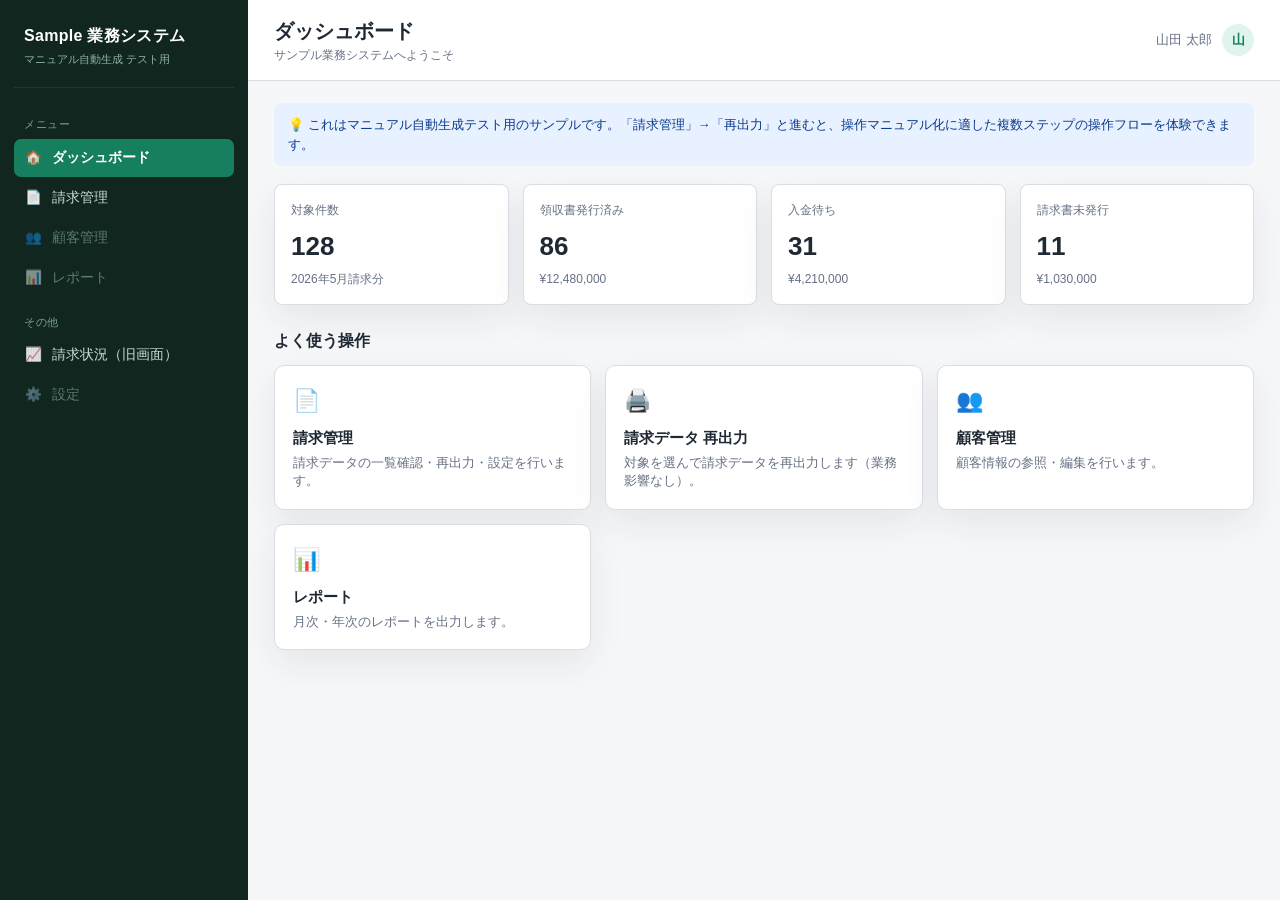
==== home.html @ 2ffb5514 "add page" ====
<!doctype html>
<html lang="ja">
<head>
  <meta charset="utf-8">
  <meta name="viewport" content="width=device-width, initial-scale=1">
  <title>ダッシュボード | サンプル業務システム</title>
  <link rel="stylesheet" href="assets/app.css">
</head>
<body>
  <div class="layout">
    <!-- サイドバー -->
    <aside class="sidebar">
      <div class="sidebar-brand">
        <strong>Sample 業務システム</strong>
        <span>マニュアル自動生成 テスト用</span>
      </div>
      <div class="nav-section">メニュー</div>
      <a class="nav-item active" href="home.html"><span class="ic">🏠</span> ダッシュボード</a>
      <a class="nav-item" href="billing.html"><span class="ic">📄</span> 請求管理</a>
      <a class="nav-item disabled" href="#"><span class="ic">👥</span> 顧客管理</a>
      <a class="nav-item disabled" href="#"><span class="ic">📊</span> レポート</a>
      <div class="nav-section">その他</div>
      <a class="nav-item" href="index.html"><span class="ic">📈</span> 請求状況（旧画面）</a>
      <a class="nav-item disabled" href="#"><span class="ic">⚙️</span> 設定</a>
    </aside>

    <!-- コンテンツ -->
    <div class="content">
      <header class="topbar">
        <div>
          <h1>ダッシュボード</h1>
          <div class="sub">サンプル業務システムへようこそ</div>
        </div>
        <div class="user"><span>山田 太郎</span><span class="avatar">山</span></div>
      </header>
      <main class="main">
        <div class="hint">💡 これはマニュアル自動生成テスト用のサンプルです。「請求管理」→「再出力」と進むと、操作マニュアル化に適した複数ステップの操作フローを体験できます。</div>

        <section class="summary-grid" aria-label="サマリー">
          <article class="metric"><div class="metric-label">対象件数</div><div class="metric-value">128</div><div class="metric-note">2026年5月請求分</div></article>
          <article class="metric"><div class="metric-label">領収書発行済み</div><div class="metric-value">86</div><div class="metric-note">¥12,480,000</div></article>
          <article class="metric"><div class="metric-label">入金待ち</div><div class="metric-value">31</div><div class="metric-note">¥4,210,000</div></article>
          <article class="metric"><div class="metric-label">請求書未発行</div><div class="metric-value">11</div><div class="metric-note">¥1,030,000</div></article>
        </section>

        <h2 style="font-size:16px;margin:24px 0 12px;">よく使う操作</h2>
        <section class="cards-grid">
          <a class="card-link" href="billing.html">
            <div class="ic">📄</div>
            <h3>請求管理</h3>
            <p>請求データの一覧確認・再出力・設定を行います。</p>
          </a>
          <a class="card-link" href="billing.html#reoutput">
            <div class="ic">🖨️</div>
            <h3>請求データ 再出力</h3>
            <p>対象を選んで請求データを再出力します（業務影響なし）。</p>
          </a>
          <a class="card-link" href="#">
            <div class="ic">👥</div>
            <h3>顧客管理</h3>
            <p>顧客情報の参照・編集を行います。</p>
          </a>
          <a class="card-link" href="#">
            <div class="ic">📊</div>
            <h3>レポート</h3>
            <p>月次・年次のレポートを出力します。</p>
          </a>
        </section>
      </main>
    </div>
  </div>
</body>
</html>
---- assets/app.css ----
/* 共通スタイル — マニュアル自動生成テスト用サンプル業務システム */
:root {
  --bg: #f6f7f9;
  --surface: #ffffff;
  --text: #1f2933;
  --muted: #667085;
  --line: #d8dee4;
  --green: #157f5f;
  --green-soft: #dff4eb;
  --blue: #1f6feb;
  --blue-soft: #e8f1ff;
  --amber: #a15c00;
  --amber-soft: #fff1d6;
  --red: #b42318;
  --red-soft: #ffe4e0;
  --sidebar: #11261f;
  --sidebar-soft: #1c3a30;
  --shadow: 0 14px 36px rgba(31, 41, 51, 0.08);
}
* { box-sizing: border-box; }
body {
  margin: 0;
  background: var(--bg);
  color: var(--text);
  font-family: -apple-system, BlinkMacSystemFont, "Segoe UI", "Noto Sans JP", sans-serif;
  font-size: 14px;
  line-height: 1.5;
}
a { color: inherit; text-decoration: none; }

/* レイアウト */
.layout { display: grid; grid-template-columns: 248px minmax(0, 1fr); min-height: 100vh; }

/* サイドバー */
.sidebar {
  background: var(--sidebar);
  color: #d7e6df;
  padding: 18px 14px;
  position: sticky;
  top: 0;
  height: 100vh;
  overflow-y: auto;
}
.sidebar-brand { padding: 6px 10px 18px; border-bottom: 1px solid var(--sidebar-soft); margin-bottom: 14px; }
.sidebar-brand strong { display: block; font-size: 16px; color: #fff; letter-spacing: 0.3px; }
.sidebar-brand span { font-size: 11px; color: #8fb3a6; }
.nav-section { font-size: 11px; color: #79a294; text-transform: uppercase; letter-spacing: 0.6px; padding: 14px 10px 6px; }
.nav-item {
  display: flex; align-items: center; gap: 10px;
  padding: 9px 10px; border-radius: 7px; color: #c7dbd2;
  font-size: 13.5px; cursor: pointer; margin-bottom: 2px;
}
.nav-item:hover { background: var(--sidebar-soft); color: #fff; }
.nav-item.active { background: var(--green); color: #fff; font-weight: 600; }
.nav-item.disabled { color: #5b7b70; cursor: default; }
.nav-item.disabled:hover { background: transparent; color: #5b7b70; }
.nav-item.disabled .ic { opacity: 0.5; }
.nav-item .ic { width: 18px; text-align: center; opacity: 0.9; }

/* メインコンテンツ */
.content { min-width: 0; }
.topbar {
  display: flex; align-items: center; justify-content: space-between; gap: 18px;
  padding: 16px 26px; border-bottom: 1px solid var(--line); background: var(--surface);
  position: sticky; top: 0; z-index: 20;
}
.topbar h1 { margin: 0; font-size: 20px; }
.topbar .sub { color: var(--muted); font-size: 12px; }
.topbar .user { display: flex; align-items: center; gap: 10px; color: var(--muted); font-size: 13px; }
.avatar { width: 32px; height: 32px; border-radius: 50%; background: var(--green-soft); color: var(--green); display: grid; place-items: center; font-weight: 700; }
.main { padding: 22px 26px 36px; }

/* パンくず */
.breadcrumb { display: flex; align-items: center; gap: 8px; color: var(--muted); font-size: 12px; margin-bottom: 16px; }
.breadcrumb a:hover { color: var(--green); text-decoration: underline; }
.breadcrumb .sep { opacity: 0.5; }

/* ステップ表示 */
.steps { display: flex; flex-wrap: wrap; gap: 8px; margin-bottom: 20px; }
.step { display: flex; align-items: center; gap: 8px; padding: 8px 12px; border: 1px solid var(--line); border-radius: 999px; background: var(--surface); font-size: 12.5px; color: var(--muted); }
.step .num { width: 20px; height: 20px; border-radius: 50%; background: #eef1f4; color: var(--muted); display: grid; place-items: center; font-size: 11px; font-weight: 700; }
.step.active { border-color: var(--green); background: var(--green-soft); color: #07513b; font-weight: 600; }
.step.active .num { background: var(--green); color: #fff; }
.step.done { color: var(--green); }
.step.done .num { background: var(--green); color: #fff; }

/* カード/メトリクス */
.summary-grid { display: grid; grid-template-columns: repeat(4, minmax(160px, 1fr)); gap: 14px; margin-bottom: 18px; }
.metric { min-height: 108px; padding: 16px; border: 1px solid var(--line); border-radius: 8px; background: var(--surface); box-shadow: var(--shadow); }
.metric-label { color: var(--muted); font-size: 12px; }
.metric-value { margin-top: 8px; font-size: 26px; font-weight: 750; }
.metric-note { margin-top: 4px; color: var(--muted); font-size: 12px; }

.cards-grid { display: grid; grid-template-columns: repeat(auto-fill, minmax(240px, 1fr)); gap: 14px; }
.card-link { display: block; padding: 18px; border: 1px solid var(--line); border-radius: 10px; background: var(--surface); box-shadow: var(--shadow); transition: transform 0.08s ease, border-color 0.08s ease; }
.card-link:hover { transform: translateY(-2px); border-color: var(--green); }
.card-link .ic { font-size: 22px; }
.card-link h3 { margin: 10px 0 4px; font-size: 15px; }
.card-link p { margin: 0; color: var(--muted); font-size: 12.5px; }

/* パネル */
.panel { border: 1px solid var(--line); border-radius: 8px; background: var(--surface); box-shadow: var(--shadow); overflow: hidden; }
.panel-header { display: flex; align-items: center; justify-content: space-between; gap: 12px; padding: 14px 16px; border-bottom: 1px solid var(--line); }
.panel-title { margin: 0; font-size: 16px; }
.panel-body { padding: 16px; }

/* タブ */
.tabs { display: flex; gap: 4px; padding: 0 16px; border-bottom: 1px solid var(--line); background: #fbfcfd; }
.tab { padding: 12px 14px; font-size: 13.5px; color: var(--muted); cursor: pointer; border-bottom: 2px solid transparent; margin-bottom: -1px; }
.tab:hover { color: var(--text); }
.tab.active { color: var(--green); border-bottom-color: var(--green); font-weight: 600; }

/* テーブル */
.table-wrap { overflow: auto; }
table { width: 100%; border-collapse: collapse; }
th, td { padding: 11px 12px; border-bottom: 1px solid var(--line); text-align: left; vertical-align: middle; }
th { background: #f8fafc; color: var(--muted); font-size: 12px; font-weight: 700; }
td.amount, th.amount { text-align: right; }
td.check, th.check { width: 40px; text-align: center; }
tr:hover td { background: #f9fbfa; }
tr.selected td { background: var(--green-soft); }
.customer { display: grid; gap: 2px; }
.customer small { color: var(--muted); }
input[type="checkbox"] { width: 16px; height: 16px; cursor: pointer; accent-color: var(--green); }

/* バッジ */
.badge { display: inline-flex; align-items: center; min-height: 24px; padding: 3px 9px; border-radius: 999px; font-size: 12px; font-weight: 700; white-space: nowrap; }
.badge-paid { background: var(--green-soft); color: var(--green); }
.badge-waiting { background: var(--amber-soft); color: var(--amber); }
.badge-unissued { background: var(--red-soft); color: var(--red); }
.badge-invoice { background: var(--blue-soft); color: var(--blue); }

/* ボタン */
.btn { border: 1px solid var(--line); border-radius: 7px; padding: 9px 16px; background: var(--surface); color: var(--text); font: inherit; font-size: 13.5px; cursor: pointer; display: inline-flex; align-items: center; gap: 6px; }
.btn:hover { background: #f3f4f6; }
.btn-primary { border-color: var(--green); background: var(--green); color: #fff; }
.btn-primary:hover { background: #0f6d50; }
.btn-primary:disabled { border-color: var(--line); background: #f3f4f6; color: var(--muted); cursor: not-allowed; }
.btn-ghost { border-color: transparent; background: transparent; color: var(--green); }
.toolbar { display: flex; align-items: center; justify-content: space-between; gap: 12px; flex-wrap: wrap; margin-top: 18px; }

/* フォーム */
.form-row { display: grid; grid-template-columns: 160px 1fr; gap: 12px; align-items: center; padding: 12px 0; border-bottom: 1px dashed var(--line); }
.form-row label { color: var(--muted); font-size: 13px; }
select, .field { border: 1px solid var(--line); border-radius: 6px; padding: 9px 11px; font: inherit; background: var(--surface); }

/* プレビュー */
.preview-box { border: 1px solid var(--line); border-radius: 8px; padding: 18px; background: #fbfcfd; }
.preview-box dl { display: grid; grid-template-columns: 160px 1fr; gap: 10px 16px; margin: 0; }
.preview-box dt { color: var(--muted); font-size: 13px; }
.preview-box dd { margin: 0; font-weight: 600; }

/* 完了画面 */
.done-wrap { max-width: 560px; margin: 40px auto; text-align: center; }
.done-icon { width: 76px; height: 76px; border-radius: 50%; background: var(--green-soft); color: var(--green); font-size: 40px; display: grid; place-items: center; margin: 0 auto 18px; }
.done-wrap h2 { margin: 0 0 8px; font-size: 22px; }
.done-wrap p { color: var(--muted); margin: 0 0 22px; }
.done-actions { display: flex; gap: 10px; justify-content: center; }

.empty { padding: 30px 18px; color: var(--muted); text-align: center; }
.note { color: var(--muted); font-size: 12px; }
.hint { background: var(--blue-soft); color: #0b3b8c; border-radius: 8px; padding: 12px 14px; font-size: 13px; margin-bottom: 18px; }

@media (max-width: 900px) {
  .layout { grid-template-columns: 1fr; }
  .sidebar { position: static; height: auto; }
  .summary-grid { grid-template-columns: repeat(2, 1fr); }
  .form-row, .preview-box dl { grid-template-columns: 1fr; }
}
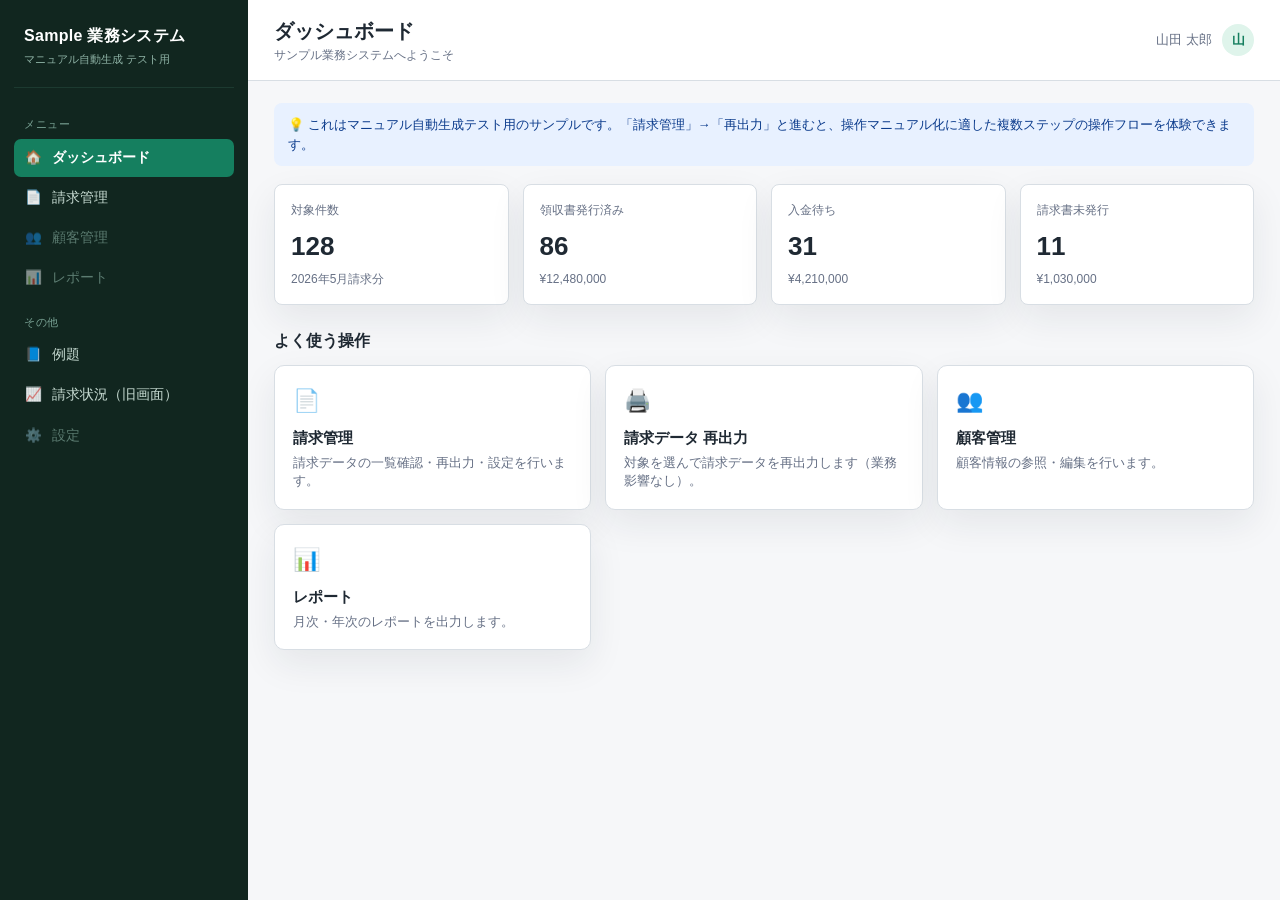
==== commit 92f3b2de: "a" ====
--- a/home.html
+++ b/home.html
@@ -20,6 +20,7 @@
       <a class="nav-item disabled" href="#"><span class="ic">👥</span> 顧客管理</a>
       <a class="nav-item disabled" href="#"><span class="ic">📊</span> レポート</a>
       <div class="nav-section">その他</div>
+      <a class="nav-item" href="guide.html"><span class="ic">📘</span> 例題</a>
       <a class="nav-item" href="index.html"><span class="ic">📈</span> 請求状況（旧画面）</a>
       <a class="nav-item disabled" href="#"><span class="ic">⚙️</span> 設定</a>
     </aside>
